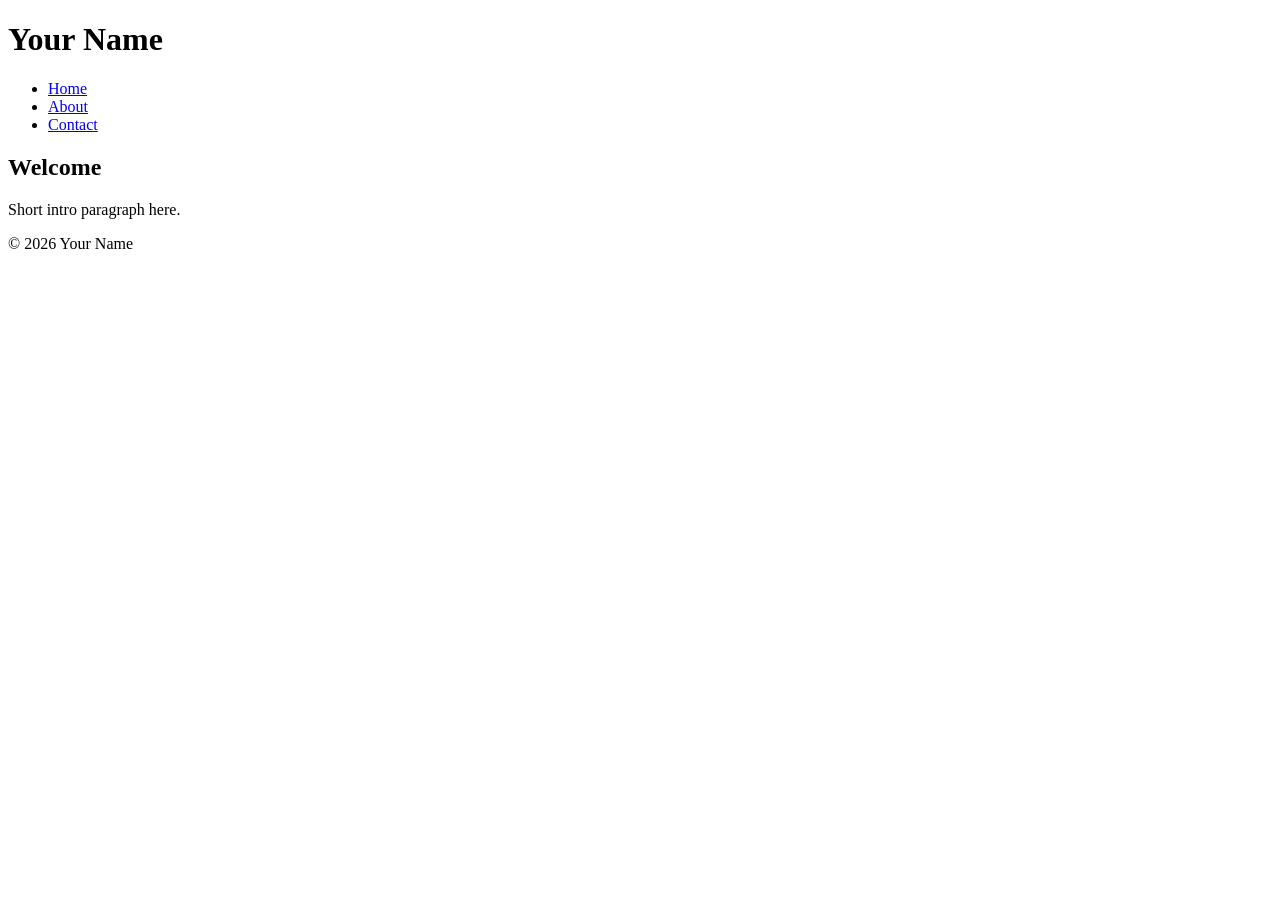
==== index.html @ e10235d4 "Initial commit — ABOUT ME" ====
<!DOCTYPE html>
<html lang="en">
<head>
<meta charset="UTF-8">
<meta name="viewport" content="width=device-width, initial-scale=1">
<title>Home | Your Name</title>
</head>
<body>
<header>
<h1>Your Name</h1>
<nav>
<ul>
<li><a href="index.html">Home</a></li>
<li><a href="about.html">About</a></li>
<li><a href="contact.html">Contact</a></li>
</ul>
</nav>
</header>
<main>
<article>
<h2>Welcome</h2>
<p>Short intro paragraph here.</p>
</article>
</main>
<footer>
<p>&copy; 2026 Your Name</p>
</footer>
</body>
</html>
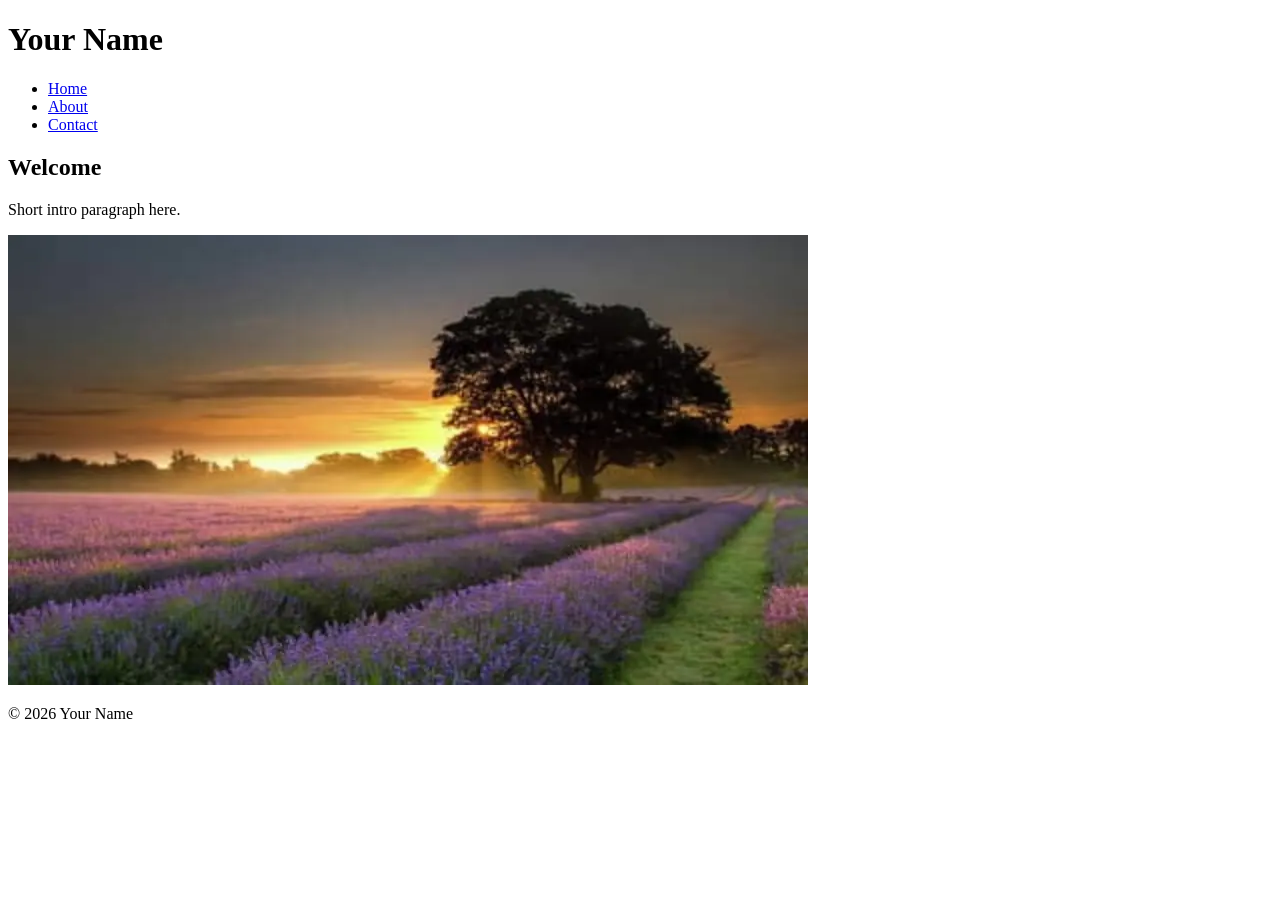
==== commit 7d8e968e: "assets" ====
--- a/index.html
+++ b/index.html
@@ -5,6 +5,17 @@
 <meta name="viewport" content="width=device-width, initial-scale=1">
 <title>Home | Your Name</title>
 </head>
+<meta name="description" content="A one-sentence 150-char summary specific to this
+page.">
+<link rel="canonical" href="https://YOUR-DOMAIN.com/index.html">
+<!-- Open Graph -->
+<meta property="og:type" content="website">
+<meta property="og:title" content="Home | Your Name">
+<meta property="og:description" content="Same as meta description or slightly shorter.">
+<meta property="og:image" content="https://YOUR-DOMAIN.com/assets/hero-md.jpg">
+<meta property="og:url" content="https://YOUR-DOMAIN.com/index.html">
+<!-- Twitter Card -->
+<meta name="twitter:card" content="summary_large_image">
 <body>
 <header>
 <h1>Your Name</h1>
@@ -22,6 +33,17 @@
 <p>Short intro paragraph here.</p>
 </article>
 </main>
+<picture>
+<source type="image/webp"
+srcset="assets/hero-sm.webp 400w,
+assets/hero-md.webp 800w,
+assets/hero-lg.webp 1600w"
+sizes="(max-width: 600px) 90vw, 800px">
+<img src="assets/hero-md.jpg"
+alt="Descriptive alt text for what is in the photo"
+width="800" height="450"
+loading="lazy">
+</picture>
 <footer>
 <p>&copy; 2026 Your Name</p>
 </footer>
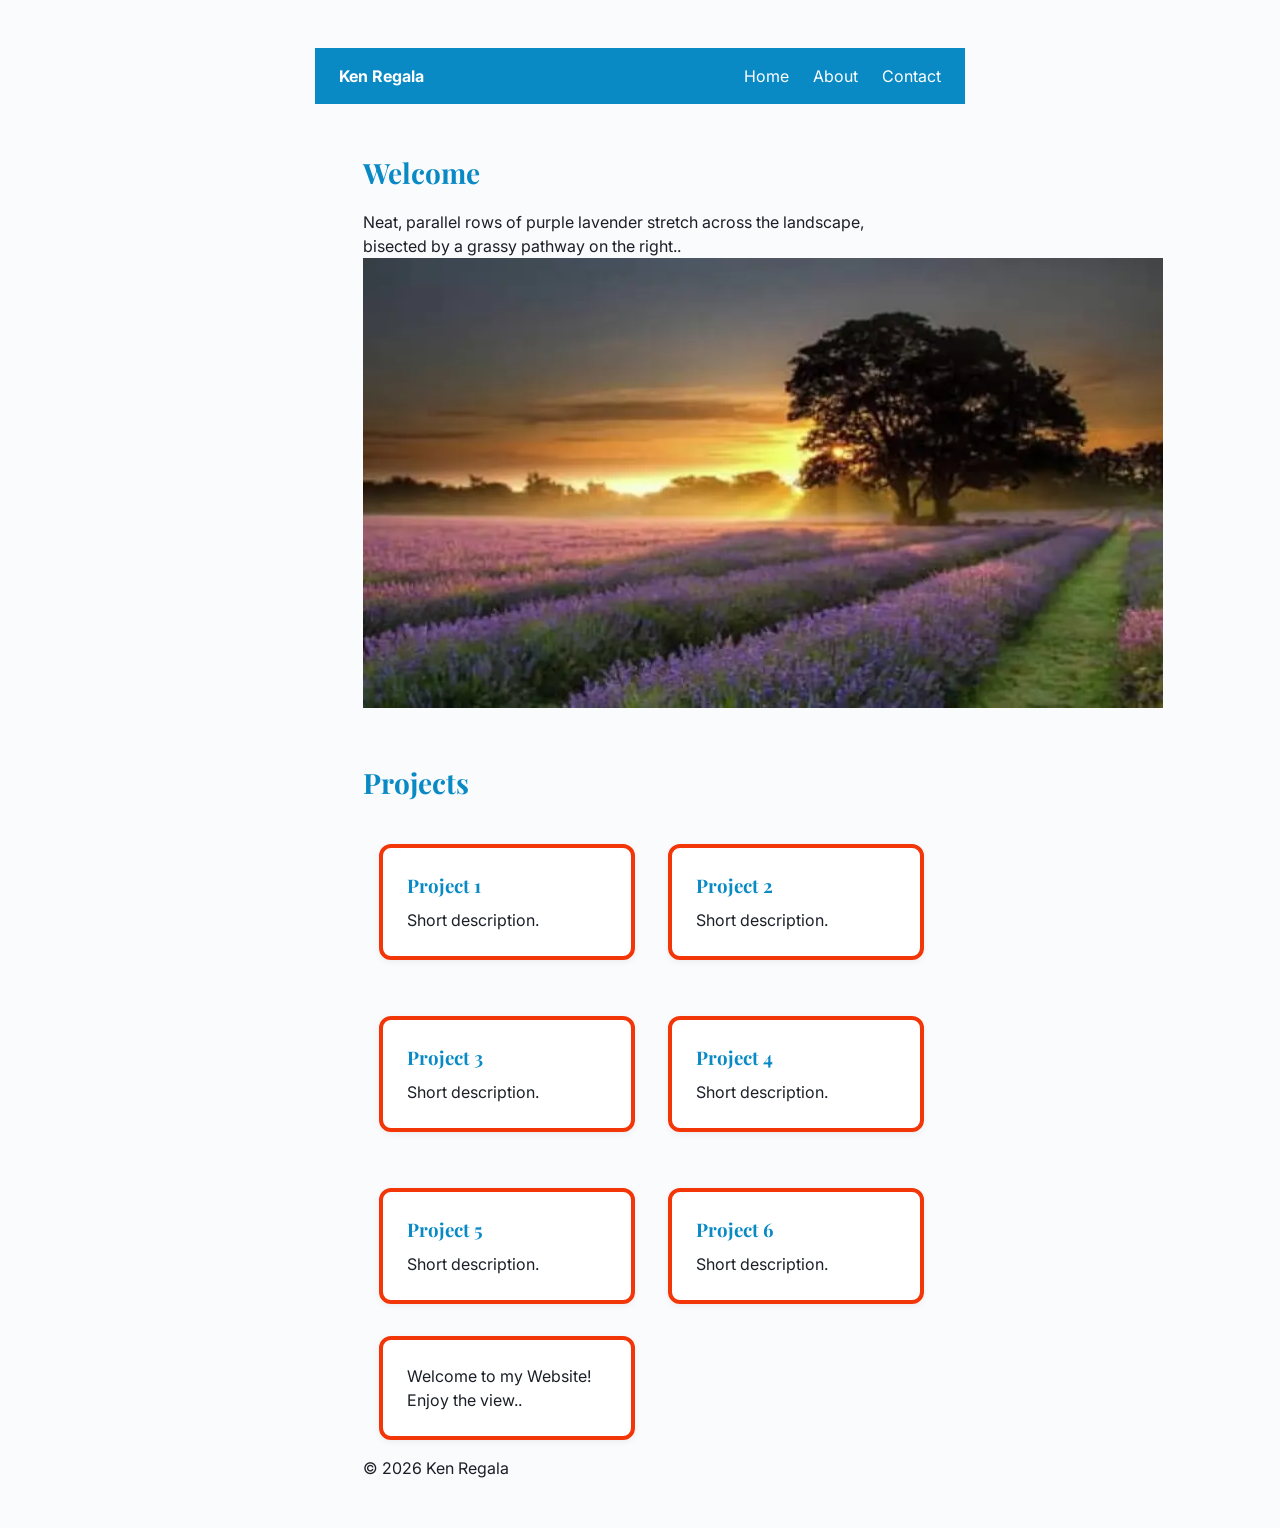
==== commit c661e2ce: "Initial commit — ABOUT-ME" ====
--- a/index.html
+++ b/index.html
@@ -1,51 +1,70 @@
 <!DOCTYPE html>
 <html lang="en">
 <head>
-<meta charset="UTF-8">
-<meta name="viewport" content="width=device-width, initial-scale=1">
-<title>Home | Your Name</title>
+    <meta charset="UTF-8">
+    
+    <title>Home | Ken Regala</title>
+    <link rel="preconnect" href="https://fonts.googleapis.com">
+    <link href="https://fonts.googleapis.com/css2?family=Inter:wght@400;600&family=Playfair+Display:wght@700&display=swap" rel="stylesheet">
+    <link rel="stylesheet" href="css/style.css">
+    
+    <meta name="description" content="A one-sentence 150-char summary specific to this page.">
+    <link rel="canonical" href="https://github.com/kenregala/ABOUT-ME/blob/main/index.html">
+    
+    <!-- Open Graph -->
+    <meta property="og:type" content="website">
+    <meta property="og:title" content="Home | Ken Regala">
+    <meta property="og:description" content="Same as meta description or slightly shorter.">
+    <meta property="og:image" content="https://github.com/kenregala/ABOUT-ME/tree/main/assets/hero-md.jpg">
+    <meta property="og:url" content="https://github.com/kenregala/ABOUT-ME/blob/main/index.html">
+    
+    <!-- Twitter Card -->
+    <meta name="twitter:card" content="summary_large_image">
+    <link rel="preconnect" href="https://fonts.googleapis.com">
+<link
+href="https://fonts.googleapis.com/css2?family=Inter:wght@400;600&family=Playfair+Displa
+y:wght@700&display=swap" rel="stylesheet">
 </head>
-<meta name="description" content="A one-sentence 150-char summary specific to this
-page.">
-<link rel="canonical" href="https://YOUR-DOMAIN.com/index.html">
-<!-- Open Graph -->
-<meta property="og:type" content="website">
-<meta property="og:title" content="Home | Your Name">
-<meta property="og:description" content="Same as meta description or slightly shorter.">
-<meta property="og:image" content="https://YOUR-DOMAIN.com/assets/hero-md.jpg">
-<meta property="og:url" content="https://YOUR-DOMAIN.com/index.html">
-<!-- Twitter Card -->
-<meta name="twitter:card" content="summary_large_image">
 <body>
-<header>
-<h1>Your Name</h1>
+    <header>
+       <header class="site-header">
+<a href="index.html" class="logo">Ken Regala</a>
 <nav>
-<ul>
+<ul class="nav-links">
 <li><a href="index.html">Home</a></li>
 <li><a href="about.html">About</a></li>
 <li><a href="contact.html">Contact</a></li>
 </ul>
 </nav>
 </header>
-<main>
-<article>
-<h2>Welcome</h2>
-<p>Short intro paragraph here.</p>
-</article>
-</main>
-<picture>
-<source type="image/webp"
-srcset="assets/hero-sm.webp 400w,
-assets/hero-md.webp 800w,
-assets/hero-lg.webp 1600w"
-sizes="(max-width: 600px) 90vw, 800px">
-<img src="assets/hero-md.jpg"
-alt="Descriptive alt text for what is in the photo"
-width="800" height="450"
-loading="lazy">
-</picture>
-<footer>
-<p>&copy; 2026 Your Name</p>
-</footer>
+    </header>
+    <main>
+        <article>
+            <h2>Welcome</h2>
+            <p>Neat, parallel rows of purple lavender stretch across the landscape, bisected by a grassy pathway on the right..</p>
+        </article>
+        <picture>
+            <source type="image/webp" srcset="assets/hero-sm.webp 400w, assets/hero-md.webp 800w, assets/hero-lg.webp 1600w" sizes="(max-width: 600px) 90vw, 800px">
+            <img src="assets/hero-md.jpg" alt="Descriptive alt text for photo" width="800" height="450" loading="lazy">
+        </picture>
+        <section class="projects">
+<h2>Projects</h2>
+<div class="grid">
+<article class="card"><h3>Project 1</h3><p>Short description.</p></article>
+<article class="card"><h3>Project 2</h3><p>Short description.</p></article>
+<article class="card"><h3>Project 3</h3><p>Short description.</p></article>
+<article class="card"><h3>Project 4</h3><p>Short description.</p></article>
+<article class="card"><h3>Project 5</h3><p>Short description.</p></article>
+<article class="card"><h3>Project 6</h3><p>Short description.</p></article>
+</div>
+</section>
+    </main>
+    <div class="card">
+  <p>Welcome to my Website!
+    Enjoy the view..</p>
+</div>
+    <footer>
+        <p>&copy; 2026 Ken Regala</p>
+    </footer>
 </body>
 </html>
--- a/css/style.css
+++ b/css/style.css
@@ -0,0 +1,79 @@
+:root {
+  --clr-navy: #098ac5;
+  --clr-accent: #f33607;
+  --clr-text: #1B1F27;
+  --clr-muted: #586472;
+  --clr-bg: #FAFBFD;
+
+  --font-body: "Inter", system-ui, sans-serif;
+  --font-heading: "Playfair Display", Georgia, serif;
+
+  --space-xs: 0.5rem;
+  --space-sm: 1rem;
+  --space-md: 1.5rem;
+  --space-lg: 3rem;
+}
+
+* { box-sizing: border-box; margin: 0; padding: 0; }
+
+body {
+  font-family: var(--font-body);
+  color: var(--clr-text);
+  background: var(--clr-bg);
+  line-height: 1.5;
+  padding: var(--space-lg);
+  max-width: 65ch;
+  margin: 0 auto;
+}
+
+h1, h2, h3 { font-family: var(--font-heading); color: var(--clr-navy); }
+h1 { font-size: clamp(2rem, 5vw, 3.5rem); margin-bottom: var(--space-md); }
+h2 { font-size: 1.75rem; margin: var(--space-lg) 0 var(--space-sm); }
+
+a { color: var(--clr-accent); }
+.card {
+width: 200px;
+padding: 24px;
+border: 4px solid var(--clr-accent);
+margin: 16px;
+background: white;
+}
+.card { box-sizing: content-box; }
+
+.site-header {
+display: flex;
+align-items: center;
+justify-content: space-between;
+padding: var(--space-sm) var(--space-md);
+background: var(--clr-navy);
+color: white;
+max-width: none;
+margin: 0 -3rem var(--space-lg);
+}
+.site-header .logo { color: white; font-weight: 700; text-decoration: none; }
+.nav-links {
+list-style: none;
+display: flex;
+gap: var(--space-md);
+}
+.nav-links a { color: white; text-decoration: none; }
+.nav-links a:hover { color: var(--clr-accent); }
+
+.grid {
+  display: grid;
+  grid-template-columns: repeat(auto-fit, minmax(220px, 1fr));
+  gap: var(--space-md);
+  margin-top: var(--space-md);
+}
+
+.card {
+  padding: var(--space-md);
+  border-radius: 12px;
+  background: white;
+  box-shadow: 0 2px 6px rgba(0, 0, 0, 0.06);
+}
+
+.card h3 { 
+  color: var(--clr-navy); 
+  margin-bottom: var(--space-xs); 
+}
